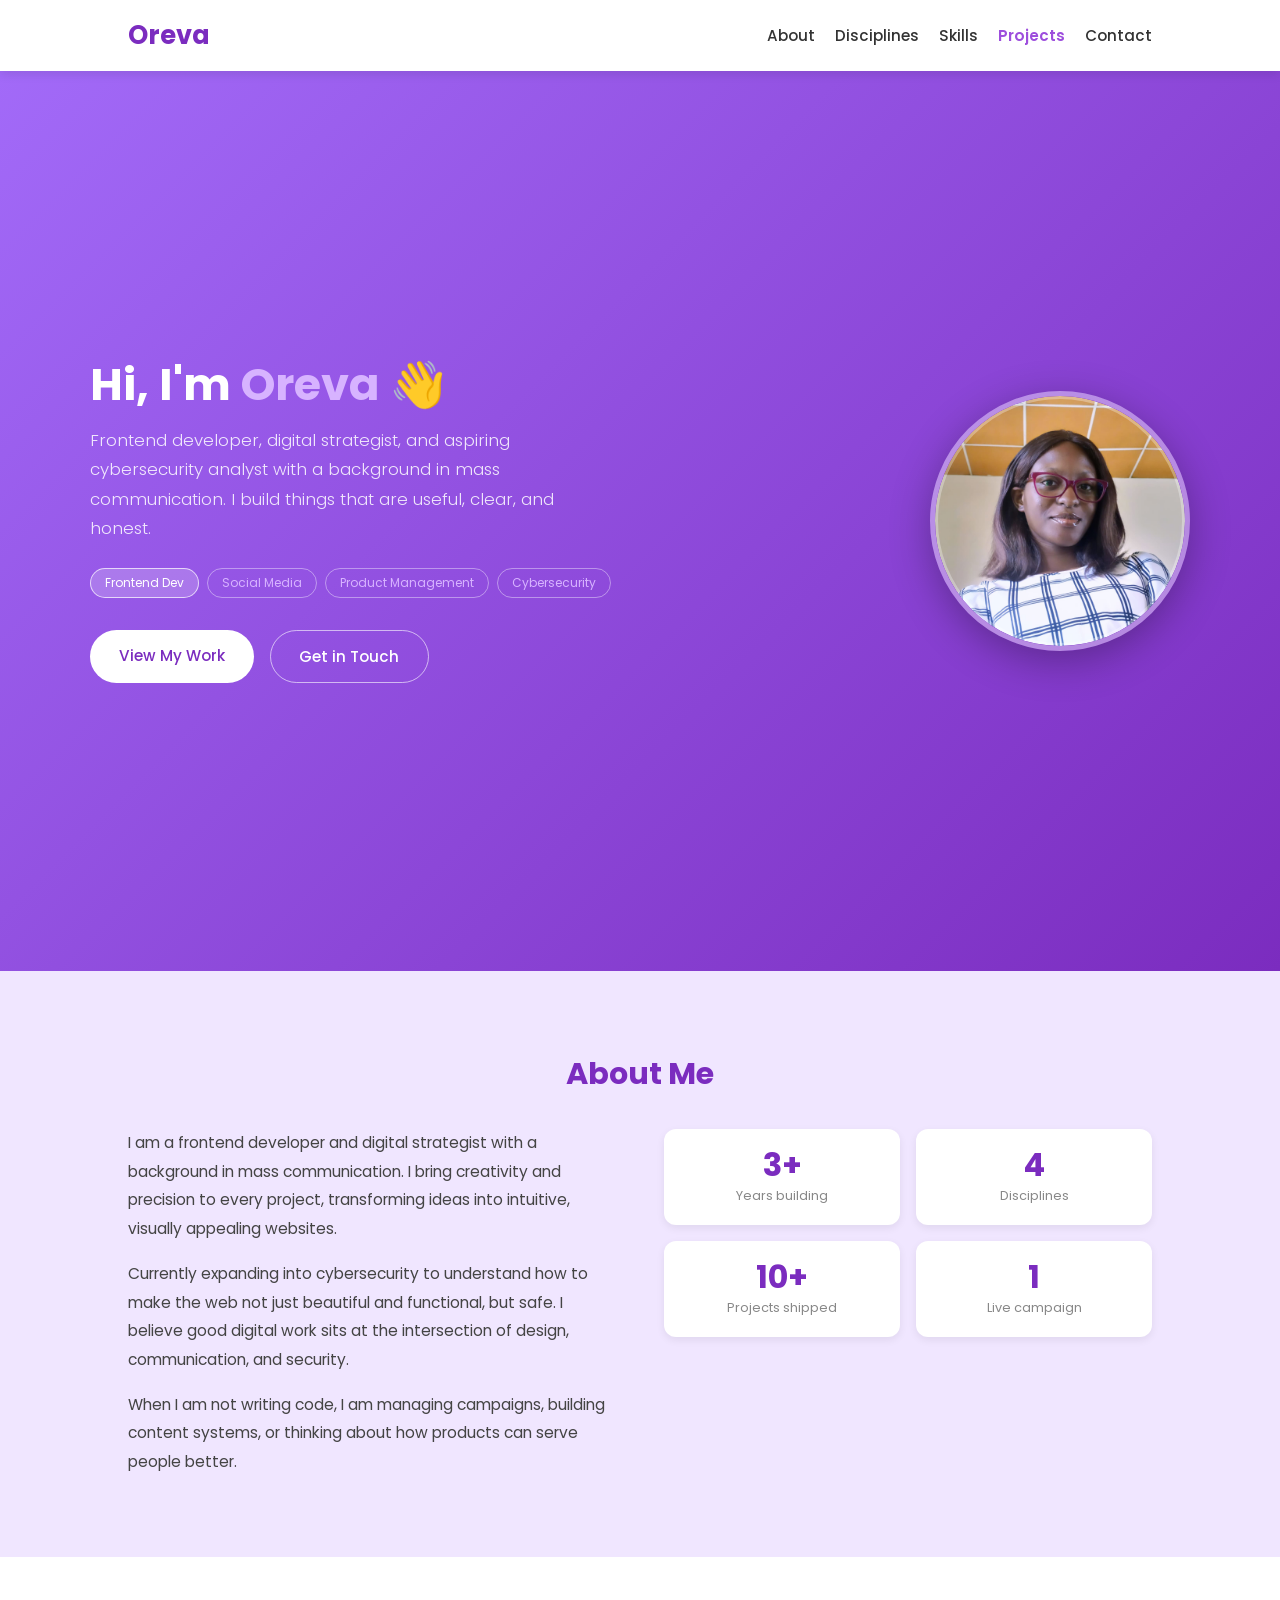
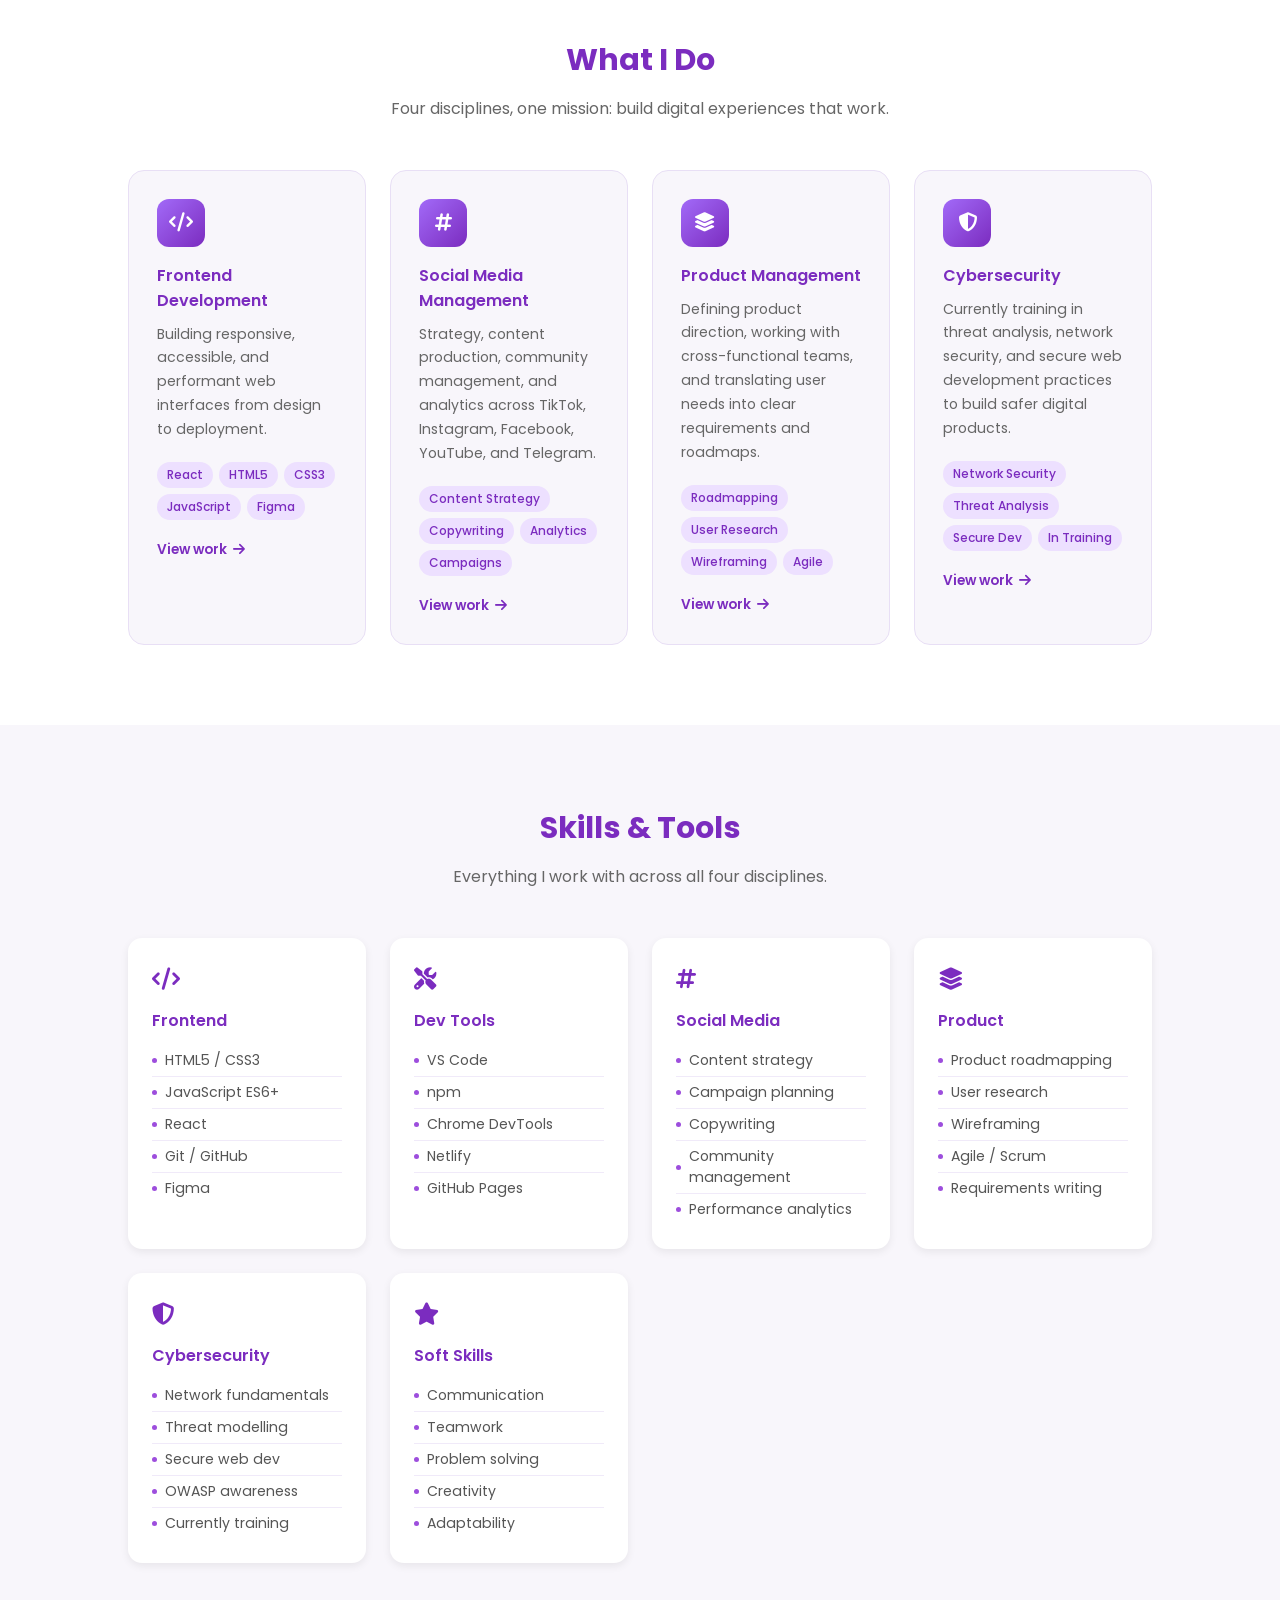
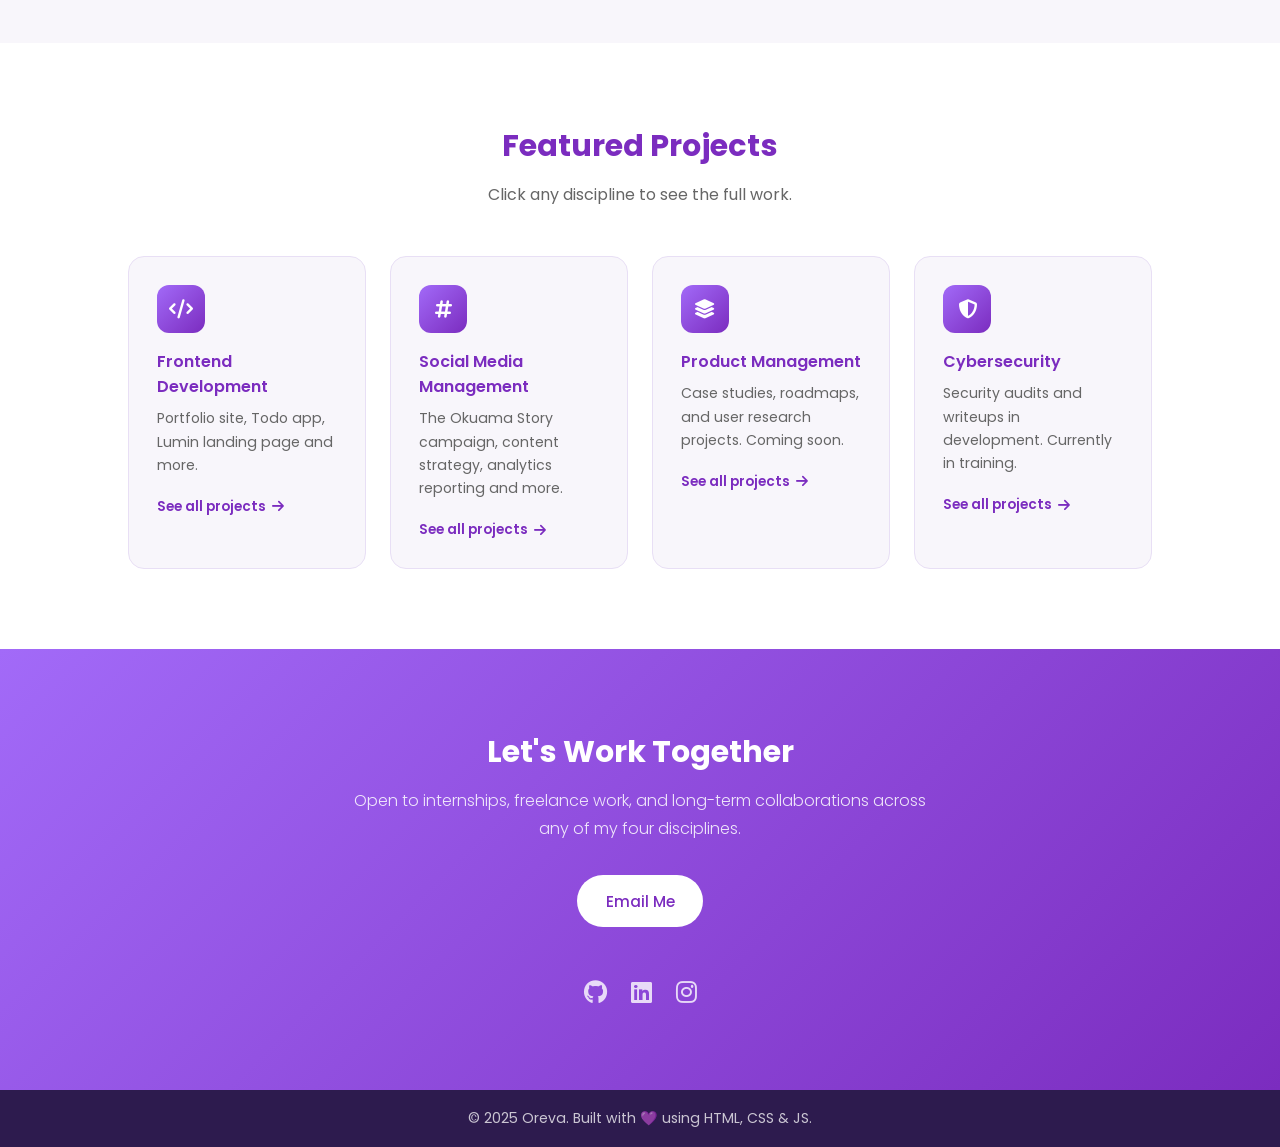
==== portfolio.html @ fd60ecff "Add files via upload" ====
<!DOCTYPE html>
<html lang="en">
<head>
  <meta charset="UTF-8" />
  <meta name="viewport" content="width=device-width, initial-scale=1.0" />
  <title>Oreva | Developer & Strategist</title>
  <link rel="stylesheet" href="portfolio.css" />
  <link href="https://fonts.googleapis.com/css2?family=Poppins:wght@300;400;500;600;700&display=swap" rel="stylesheet" />
  <link rel="stylesheet" href="https://cdnjs.cloudflare.com/ajax/libs/font-awesome/6.5.0/css/all.min.css" />
</head>
<body>

  <header>
    <nav class="navbar">
      <h1 class="logo"><a href="portfolio.html">Oreva</a></h1>
      <ul class="nav-links">
        <li><a href="#about">About</a></li>
        <li><a href="#disciplines">Disciplines</a></li>
        <li><a href="#skills">Skills</a></li>
        <li><a href="#projects">Projects</a></li>
        <li><a href="#contact">Contact</a></li>
      </ul>
      <div class="menu-toggle" id="mobile-menu">
        <span class="bar"></span>
        <span class="bar"></span>
        <span class="bar"></span>
      </div>
    </nav>
  </header>

  <section class="hero">
    <div class="hero-content">
      <div class="hero-text">
        <h2>Hi, I'm <span>Oreva</span> 👋</h2>
        <p class="hero-sub">
          Frontend developer, digital strategist, and aspiring cybersecurity
          analyst with a background in mass communication. I build things
          that are useful, clear, and honest.
        </p>
        <div class="hero-tags">
          <span class="hero-tag active">Frontend Dev</span>
          <span class="hero-tag">Social Media</span>
          <span class="hero-tag">Product Management</span>
          <span class="hero-tag">Cybersecurity</span>
        </div>
        <div class="hero-cta">
          <a href="#projects" class="btn btn-primary">View My Work</a>
          <a href="mailto:orevaomanufeme@gmail.com" class="btn btn-outline">Get in Touch</a>
        </div>
      </div>
      <div class="hero-carousel">
        <div class="carousel">
          <img src="./Reva pic.jpeg" alt="Oreva Portrait 1" class="active" />
          <img src="./Reva pic2.jpeg" alt="Oreva Portrait 2" />
          <img src="./Reva pic3.jpeg" alt="Oreva Portrait 3" />
        </div>
      </div>
    </div>
  </section>

  <section id="about" class="about">
    <div class="section-inner">
      <h3>About Me</h3>
      <div class="about-grid">
        <div class="about-text">
          <p>I am a frontend developer and digital strategist with a background in mass communication. I bring creativity and precision to every project, transforming ideas into intuitive, visually appealing websites.</p>
          <p>Currently expanding into cybersecurity to understand how to make the web not just beautiful and functional, but safe. I believe good digital work sits at the intersection of design, communication, and security.</p>
          <p>When I am not writing code, I am managing campaigns, building content systems, or thinking about how products can serve people better.</p>
        </div>
        <div class="about-stats">
          <div class="stat-card">
            <div class="stat-num">3+</div>
            <div class="stat-label">Years building</div>
          </div>
          <div class="stat-card">
            <div class="stat-num">4</div>
            <div class="stat-label">Disciplines</div>
          </div>
          <div class="stat-card">
            <div class="stat-num">10+</div>
            <div class="stat-label">Projects shipped</div>
          </div>
          <div class="stat-card">
            <div class="stat-num">1</div>
            <div class="stat-label">Live campaign</div>
          </div>
        </div>
      </div>
    </div>
  </section>

  <section id="disciplines" class="disciplines">
    <div class="section-inner">
      <h3>What I Do</h3>
      <p class="section-sub">Four disciplines, one mission: build digital experiences that work.</p>
      <div class="disciplines-grid">

        <div class="discipline-card" onclick="window.location.href='frontend.html'">
          <div class="discipline-icon"><i class="fas fa-code"></i></div>
          <h4>Frontend Development</h4>
          <p>Building responsive, accessible, and performant web interfaces from design to deployment.</p>
          <div class="discipline-pills">
            <span>React</span><span>HTML5</span><span>CSS3</span><span>JavaScript</span><span>Figma</span>
          </div>
          <div class="discipline-cta">View work <i class="fas fa-arrow-right"></i></div>
        </div>

        <div class="discipline-card" onclick="window.location.href='smm.html'">
          <div class="discipline-icon"><i class="fas fa-hashtag"></i></div>
          <h4>Social Media Management</h4>
          <p>Strategy, content production, community management, and analytics across TikTok, Instagram, Facebook, YouTube, and Telegram.</p>
          <div class="discipline-pills">
            <span>Content Strategy</span><span>Copywriting</span><span>Analytics</span><span>Campaigns</span>
          </div>
          <div class="discipline-cta">View work <i class="fas fa-arrow-right"></i></div>
        </div>

        <div class="discipline-card" onclick="window.location.href='product.html'">
          <div class="discipline-icon"><i class="fas fa-layer-group"></i></div>
          <h4>Product Management</h4>
          <p>Defining product direction, working with cross-functional teams, and translating user needs into clear requirements and roadmaps.</p>
          <div class="discipline-pills">
            <span>Roadmapping</span><span>User Research</span><span>Wireframing</span><span>Agile</span>
          </div>
          <div class="discipline-cta">View work <i class="fas fa-arrow-right"></i></div>
        </div>

        <div class="discipline-card" onclick="window.location.href='cybersecurity.html'">
          <div class="discipline-icon"><i class="fas fa-shield-alt"></i></div>
          <h4>Cybersecurity</h4>
          <p>Currently training in threat analysis, network security, and secure web development practices to build safer digital products.</p>
          <div class="discipline-pills">
            <span>Network Security</span><span>Threat Analysis</span><span>Secure Dev</span><span>In Training</span>
          </div>
          <div class="discipline-cta">View work <i class="fas fa-arrow-right"></i></div>
        </div>

      </div>
    </div>
  </section>

  <section id="skills" class="skills">
    <div class="section-inner">
      <h3>Skills & Tools</h3>
      <p class="section-sub">Everything I work with across all four disciplines.</p>
      <div class="skill-grid">

        <div class="skill-card">
          <div class="skill-icon"><i class="fas fa-code"></i></div>
          <h4>Frontend</h4>
          <ul class="skill-list">
            <li>HTML5 / CSS3</li>
            <li>JavaScript ES6+</li>
            <li>React</li>
            <li>Git / GitHub</li>
            <li>Figma</li>
          </ul>
        </div>

        <div class="skill-card">
          <div class="skill-icon"><i class="fas fa-tools"></i></div>
          <h4>Dev Tools</h4>
          <ul class="skill-list">
            <li>VS Code</li>
            <li>npm</li>
            <li>Chrome DevTools</li>
            <li>Netlify</li>
            <li>GitHub Pages</li>
          </ul>
        </div>

        <div class="skill-card">
          <div class="skill-icon"><i class="fas fa-hashtag"></i></div>
          <h4>Social Media</h4>
          <ul class="skill-list">
            <li>Content strategy</li>
            <li>Campaign planning</li>
            <li>Copywriting</li>
            <li>Community management</li>
            <li>Performance analytics</li>
          </ul>
        </div>

        <div class="skill-card">
          <div class="skill-icon"><i class="fas fa-layer-group"></i></div>
          <h4>Product</h4>
          <ul class="skill-list">
            <li>Product roadmapping</li>
            <li>User research</li>
            <li>Wireframing</li>
            <li>Agile / Scrum</li>
            <li>Requirements writing</li>
          </ul>
        </div>

        <div class="skill-card">
          <div class="skill-icon"><i class="fas fa-shield-alt"></i></div>
          <h4>Cybersecurity</h4>
          <ul class="skill-list">
            <li>Network fundamentals</li>
            <li>Threat modelling</li>
            <li>Secure web dev</li>
            <li>OWASP awareness</li>
            <li>Currently training</li>
          </ul>
        </div>

        <div class="skill-card">
          <div class="skill-icon"><i class="fas fa-star"></i></div>
          <h4>Soft Skills</h4>
          <ul class="skill-list">
            <li>Communication</li>
            <li>Teamwork</li>
            <li>Problem solving</li>
            <li>Creativity</li>
            <li>Adaptability</li>
          </ul>
        </div>

      </div>
    </div>
  </section>

  <section id="projects" class="projects">
    <div class="section-inner">
      <h3>Featured Projects</h3>
      <p class="section-sub">Click any discipline to see the full work.</p>
      <div class="disciplines-grid">

        <a href="frontend.html" class="discipline-page-card">
          <div class="discipline-icon"><i class="fas fa-code"></i></div>
          <h4>Frontend Development</h4>
          <p>Portfolio site, Todo app, Lumin landing page and more.</p>
          <div class="discipline-cta">See all projects <i class="fas fa-arrow-right"></i></div>
        </a>

        <a href="smm.html" class="discipline-page-card">
          <div class="discipline-icon"><i class="fas fa-hashtag"></i></div>
          <h4>Social Media Management</h4>
          <p>The Okuama Story campaign, content strategy, analytics reporting and more.</p>
          <div class="discipline-cta">See all projects <i class="fas fa-arrow-right"></i></div>
        </a>

        <a href="product.html" class="discipline-page-card">
          <div class="discipline-icon"><i class="fas fa-layer-group"></i></div>
          <h4>Product Management</h4>
          <p>Case studies, roadmaps, and user research projects. Coming soon.</p>
          <div class="discipline-cta">See all projects <i class="fas fa-arrow-right"></i></div>
        </a>

        <a href="cybersecurity.html" class="discipline-page-card">
          <div class="discipline-icon"><i class="fas fa-shield-alt"></i></div>
          <h4>Cybersecurity</h4>
          <p>Security audits and writeups in development. Currently in training.</p>
          <div class="discipline-cta">See all projects <i class="fas fa-arrow-right"></i></div>
        </a>

      </div>
    </div>
  </section>

  <section id="contact" class="contact">
    <div class="section-inner">
      <h3>Let's Work Together</h3>
      <p>Open to internships, freelance work, and long-term collaborations across any of my four disciplines.</p>
      <a href="mailto:orevaomanufeme@gmail.com" class="btn btn-primary">Email Me</a>
      <div class="social-links">
        <a href="https://github.com/Orevaoghene" target="_blank" aria-label="GitHub"><i class="fab fa-github"></i></a>
        <a href="https://www.linkedin.com/in/orevaoghene-omanufeme/" target="_blank" aria-label="LinkedIn"><i class="fab fa-linkedin"></i></a>
        <a href="https://www.instagram.com/_avero?igsh=djA5Y21xdmhvNDk0" target="_blank" aria-label="Instagram"><i class="fab fa-instagram"></i></a>
      </div>
    </div>
  </section>

  <footer>
    <p>© 2025 Oreva. Built with 💜 using HTML, CSS & JS.</p>
  </footer>

  <script src="portfolio.js"></script>
</body>
</html>
---- portfolio.css ----
* {
  margin: 0;
  padding: 0;
  box-sizing: border-box;
}

body {
  font-family: 'Poppins', sans-serif;
  color: #333;
  background-color: #f8f6fb;
  scroll-behavior: smooth;
}


/* NAVBAR */

header {
  background: #fff;
  box-shadow: 0 3px 10px rgba(0, 0, 0, 0.1);
  position: sticky;
  top: 0;
  z-index: 1000;
}

.navbar {
  display: flex;
  justify-content: space-between;
  align-items: center;
  padding: 1rem 10%;
}

.logo {
  color: #7b2cbf;
  font-size: 1.6rem;
  font-weight: 700;
}

.nav-links {
  display: flex;
  gap: 20px;
  list-style: none;
}

.nav-links a {
  color: #333;
  text-decoration: none;
  font-weight: 500;
  font-size: 0.95rem;
  transition: color 0.3s ease;
}

.nav-links a:hover {
  color: #9d4edd;
}

.nav-links a.active-link {
  color: #9d4edd;
  font-weight: 600;
}

.menu-toggle {
  display: none;
  flex-direction: column;
  cursor: pointer;
}

.bar {
  height: 3px;
  width: 25px;
  background: #333;
  margin: 4px 0;
  border-radius: 2px;
}


/* HERO */

.hero {
  background: linear-gradient(135deg, #a26af8, #7b2cbf);
  color: white;
  display: flex;
  justify-content: center;
  align-items: center;
  padding: 5rem 2rem;
  min-height: 100vh;
}

.hero-content {
  display: flex;
  align-items: center;
  justify-content: space-between;
  gap: 4rem;
  max-width: 1100px;
  width: 100%;
  flex-wrap: wrap;
}

.hero-text {
  flex: 1;
  text-align: left;
}

.hero-eyebrow {
  font-size: 0.8rem;
  letter-spacing: 0.12em;
  text-transform: uppercase;
  color: rgba(255, 255, 255, 0.7);
  margin-bottom: 0.75rem;
  display: flex;
  align-items: center;
  gap: 8px;
}

.hero-eyebrow::before {
  content: '';
  display: inline-block;
  width: 20px;
  height: 1px;
  background: rgba(255, 255, 255, 0.7);
}

.hero-text h2 {
  font-size: 2.8rem;
  font-weight: 700;
  margin-bottom: 1rem;
  line-height: 1.15;
}

.hero-text span {
  color: #d7b3ff;
}

.hero-sub {
  font-size: 1.05rem;
  max-width: 500px;
  line-height: 1.75;
  color: rgba(255, 255, 255, 0.85);
  margin-bottom: 1.5rem;
  font-weight: 300;
}

.hero-tags {
  display: flex;
  flex-wrap: wrap;
  gap: 8px;
  margin-bottom: 2rem;
}

.hero-tag {
  font-size: 0.75rem;
  padding: 5px 14px;
  border: 1px solid rgba(255, 255, 255, 0.4);
  border-radius: 100px;
  color: rgba(255, 255, 255, 0.8);
  font-weight: 400;
}

.hero-tag.active {
  background: rgba(255, 255, 255, 0.2);
  border-color: rgba(255, 255, 255, 0.7);
  color: white;
}

.hero-cta {
  display: flex;
  gap: 1rem;
  flex-wrap: wrap;
}

.btn {
  display: inline-block;
  padding: 0.9rem 1.8rem;
  border-radius: 40px;
  text-decoration: none;
  font-weight: 500;
  font-size: 0.95rem;
  transition: all 0.3s ease;
}

.btn-primary {
  background: #fff;
  color: #7b2cbf;
}

.btn-primary:hover {
  background: #f0e1ff;
  transform: translateY(-3px);
}

.btn-outline {
  background: transparent;
  color: white;
  border: 1px solid rgba(255, 255, 255, 0.6);
}

.btn-outline:hover {
  background: rgba(255, 255, 255, 0.1);
  transform: translateY(-3px);
}


/* Carousel */
.hero-carousel {
  width: 260px;
  height: 260px;
  border-radius: 50%;
  overflow: hidden;
  box-shadow: 0 10px 40px rgba(0,0,0,0.3);
  position: relative;
  border: 5px solid rgba(255,255,255,0.4);
}
.hero-carousel img {
  width: 100%;
  height: 100%;
  object-fit: cover; /* ensures full image shows naturally */
  border-radius: 50%;
  position: absolute;
  top: 0;
  left: 0;
  opacity: 0;
  transition: opacity 1.5s ease-in-out;
}
.carousel img {
  position: absolute;
  width: 100%;
  height: 100%;
  object-fit: cover;
  object-position: center;
  border-radius: 50%;
  opacity: 0;
  transition: opacity 1s ease-in-out;
}
.carousel img.active {
  opacity: 1;
}
.carousel::after {
  content: "";
  position: absolute;
  inset: 0;
  border-radius: 50%;
  border: 3px solid rgba(255, 255, 255, 0.3);
}



/* SHARED SECTION STYLES */

section {
  padding: 80px 10%;
  text-align: center;
}

.section-inner {
  max-width: 1100px;
  margin: 0 auto;
}

h3 {
  color: #7b2cbf;
  font-size: 1.9rem;
  font-weight: 700;
  margin-bottom: 12px;
}

.section-sub {
  color: #666;
  font-size: 1rem;
  margin-bottom: 3rem;
  max-width: 600px;
  margin-left: auto;
  margin-right: auto;
  line-height: 1.7;
}


/* ABOUT */

.about {
  background: #f0e6ff;
}

.about-grid {
  display: grid;
  grid-template-columns: 1fr 1fr;
  gap: 3rem;
  align-items: start;
  text-align: left;
  margin-top: 2rem;
}

.about-text p {
  font-size: 0.97rem;
  line-height: 1.85;
  color: #444;
  margin-bottom: 1rem;
  font-weight: 400;
}

.about-text p:last-child {
  margin-bottom: 0;
}

.about-stats {
  display: grid;
  grid-template-columns: 1fr 1fr;
  gap: 1rem;
}

.stat-card {
  background: white;
  border-radius: 12px;
  padding: 1.25rem;
  box-shadow: 0 3px 8px rgba(0, 0, 0, 0.07);
  text-align: center;
}

.stat-num {
  font-size: 2rem;
  font-weight: 700;
  color: #7b2cbf;
  line-height: 1;
  margin-bottom: 6px;
}

.stat-label {
  font-size: 0.8rem;
  color: #888;
  font-weight: 400;
}


/* DISCIPLINES */

.disciplines {
  background: #fff;
}

.disciplines-grid {
  display: grid;
  grid-template-columns: repeat(auto-fit, minmax(230px, 1fr));
  gap: 1.5rem;
  margin-top: 1rem;
}

.discipline-card {
  background: #f8f6fb;
  border: 1px solid #e8dff5;
  border-radius: 16px;
  padding: 1.75rem;
  text-align: left;
  transition: transform 0.3s ease, box-shadow 0.3s ease;
}

.discipline-card:hover {
  transform: translateY(-5px);
  box-shadow: 0 10px 24px rgba(123, 44, 191, 0.12);
}

.discipline-icon {
  width: 48px;
  height: 48px;
  background: linear-gradient(135deg, #a26af8, #7b2cbf);
  border-radius: 12px;
  display: flex;
  align-items: center;
  justify-content: center;
  margin-bottom: 1rem;
}

.discipline-icon i {
  color: white;
  font-size: 1.2rem;
}

.discipline-card h4 {
  color: #7b2cbf;
  font-size: 1rem;
  font-weight: 600;
  margin-bottom: 0.6rem;
}

.discipline-card p {
  font-size: 0.88rem;
  color: #666;
  line-height: 1.7;
  margin-bottom: 1.25rem;
}

.discipline-pills {
  display: flex;
  flex-wrap: wrap;
  gap: 6px;
}

.discipline-pills span {
  font-size: 0.75rem;
  padding: 4px 10px;
  background: #ede0ff;
  color: #7b2cbf;
  border-radius: 100px;
  font-weight: 500;
}


/* SKILLS */

.skills {
  background: #f8f6fb;
}

.skill-grid {
  display: grid;
  grid-template-columns: repeat(auto-fit, minmax(220px, 1fr));
  gap: 1.5rem;
  margin-top: 1rem;
}

.skill-card {
  background: #fff;
  padding: 1.5rem;
  border-radius: 14px;
  box-shadow: 0 3px 8px rgba(0, 0, 0, 0.07);
  text-align: left;
  transition: transform 0.3s ease, box-shadow 0.3s ease;
}

.skill-card:hover {
  transform: translateY(-5px);
  box-shadow: 0 8px 18px rgba(0, 0, 0, 0.12);
}

.skill-icon {
  font-size: 1.4rem;
  color: #7b2cbf;
  margin-bottom: 0.75rem;
}

.skill-card h4 {
  color: #7b2cbf;
  font-size: 1rem;
  font-weight: 600;
  margin-bottom: 0.75rem;
}

.skill-list {
  list-style: none;
  padding: 0;
}

.skill-list li {
  font-size: 0.88rem;
  color: #555;
  padding: 5px 0;
  border-bottom: 1px solid #f0eaf9;
  display: flex;
  align-items: center;
  gap: 8px;
}

.skill-list li:last-child {
  border-bottom: none;
}

.skill-list li::before {
  content: '';
  width: 5px;
  height: 5px;
  border-radius: 50%;
  background: #9d4edd;
  flex-shrink: 0;
}


/* PROJECTS */

.projects {
  background: #fff;
}

.project-container {
  display: grid;
  grid-template-columns: repeat(auto-fit, minmax(280px, 1fr));
  gap: 1.75rem;
  margin-top: 1rem;
}

.project {
  background: #f8f6fb;
  border: 1px solid #e8dff5;
  border-radius: 16px;
  overflow: hidden;
  transition: transform 0.3s ease, box-shadow 0.3s ease;
  text-align: left;
}

.project:hover {
  transform: translateY(-5px);
  box-shadow: 0 10px 24px rgba(123, 44, 191, 0.12);
}

.project-img-wrap {
  width: 100%;
  height: 180px;
  overflow: hidden;
  background: #ede0ff;
}

.project-img-wrap img {
  width: 100%;
  height: 100%;
  object-fit: cover;
  display: block;
  transition: transform 0.4s ease;
}

.project:hover .project-img-wrap img {
  transform: scale(1.05);
}

.project-img-icon {
  display: flex;
  align-items: center;
  justify-content: center;
  font-size: 3rem;
  color: #9d4edd;
}

.project-body {
  padding: 1.25rem;
}

.project-track {
  font-size: 0.72rem;
  font-weight: 600;
  text-transform: uppercase;
  letter-spacing: 0.08em;
  color: #9d4edd;
  margin-bottom: 0.4rem;
  display: block;
}

.project-body h4 {
  color: #2d1b4e;
  font-size: 1rem;
  font-weight: 600;
  margin-bottom: 0.5rem;
}

.project-body p {
  font-size: 0.87rem;
  color: #666;
  line-height: 1.65;
  margin-bottom: 1rem;
}

.project-link {
  color: #7b2cbf;
  text-decoration: none;
  font-weight: 600;
  font-size: 0.87rem;
  display: inline-flex;
  align-items: center;
  gap: 6px;
  transition: gap 0.2s ease, opacity 0.2s ease;
}

.project-link:hover {
  gap: 10px;
  opacity: 0.75;
}

.project-badge {
  display: inline-block;
  font-size: 0.75rem;
  padding: 4px 12px;
  background: #ede0ff;
  color: #7b2cbf;
  border-radius: 100px;
  font-weight: 600;
}

.project-soon {
  opacity: 0.85;
}


/* CONTACT */

.contact {
  background: linear-gradient(135deg, #a26af8, #7b2cbf);
  color: white;
}

.contact h3 {
  color: white;
}

.contact p {
  max-width: 600px;
  margin: 0 auto 2rem;
  line-height: 1.75;
  font-size: 1rem;
  color: rgba(255, 255, 255, 0.85);
  font-weight: 300;
}

.contact .btn-primary {
  background: white;
  color: #7b2cbf;
  margin-bottom: 1.5rem;
}

.contact .btn-primary:hover {
  background: #f0e1ff;
}

.social-links {
  margin-top: 1.5rem;
  display: flex;
  justify-content: center;
  gap: 1.5rem;
}

.social-links a {
  color: rgba(255, 255, 255, 0.8);
  font-size: 1.5rem;
  transition: color 0.3s ease, transform 0.3s ease;
}

.social-links a:hover {
  color: white;
  transform: scale(1.2);
}


/* FOOTER */

footer {
  background: #2d1b4e;
  color: rgba(255, 255, 255, 0.75);
  text-align: center;
  padding: 18px;
  font-size: 0.88rem;
}


/* RESPONSIVE */

@media (max-width: 900px) {
  .about-grid {
    grid-template-columns: 1fr;
    gap: 2rem;
  }
}

@media (max-width: 768px) {
  .nav-links {
    display: none;
    flex-direction: column;
    background: white;
    width: 100%;
    position: absolute;
    top: 70px;
    left: 0;
    padding: 1rem 0;
    box-shadow: 0 3px 8px rgba(0, 0, 0, 0.1);
  }

  .nav-links li {
    padding: 0.5rem 2rem;
  }

  .nav-links.active {
    display: flex;
  }

  .menu-toggle {
    display: flex;
  }

  .hero-content {
    flex-direction: column-reverse;
    text-align: center;
  }

  .hero-text {
    text-align: center;
  }

  .hero-eyebrow {
    justify-content: center;
  }

  .hero-sub {
    margin-left: auto;
    margin-right: auto;
  }

  .hero-tags {
    justify-content: center;
  }

  .hero-cta {
    justify-content: center;
  }

  .hero-carousel {
    width: 220px;
    height: 220px;
  }

  section {
    padding: 60px 6%;
  }

  .disciplines-grid,
  .skill-grid,
  .project-container {
    grid-template-columns: 1fr;
  }
}

/* LOGO LINK */

.logo a {
  color: #7b2cbf;
  text-decoration: none;
}


/* DISCIPLINE CARD CLICKABLE */

.discipline-card {
  cursor: pointer;
}

.discipline-cta {
  font-size: 0.85rem;
  font-weight: 600;
  color: #7b2cbf;
  margin-top: 1.25rem;
  display: flex;
  align-items: center;
  gap: 6px;
  transition: gap 0.2s ease;
}

.discipline-card:hover .discipline-cta {
  gap: 10px;
}


/* DISCIPLINE PAGE CARDS IN PROJECTS SECTION */

.discipline-page-card {
  background: #f8f6fb;
  border: 1px solid #e8dff5;
  border-radius: 16px;
  padding: 1.75rem;
  text-align: left;
  text-decoration: none;
  color: inherit;
  display: block;
  transition: transform 0.3s ease, box-shadow 0.3s ease;
}

.discipline-page-card:hover {
  transform: translateY(-5px);
  box-shadow: 0 10px 24px rgba(123, 44, 191, 0.12);
}

.discipline-page-card h4 {
  color: #7b2cbf;
  font-size: 1rem;
  font-weight: 600;
  margin: 0.75rem 0 0.5rem;
}

.discipline-page-card p {
  font-size: 0.88rem;
  color: #666;
  line-height: 1.65;
  margin-bottom: 1rem;
}


/* PAGE HERO */

.page-hero {
  padding: 5rem 10%;
  text-align: center;
  color: white;
}

.page-hero--frontend { background: linear-gradient(135deg, #a26af8, #7b2cbf); }
.page-hero--smm      { background: linear-gradient(135deg, #f857a6, #9b27af); }
.page-hero--product  { background: linear-gradient(135deg, #7b2cbf, #4a0e8f); }
.page-hero--cyber    { background: linear-gradient(135deg, #1a1a2e, #4a0e8f); }

.page-hero h2 {
  font-size: 2.5rem;
  font-weight: 700;
  margin: 1rem 0 0.75rem;
  color: white;
}

.page-hero p {
  font-size: 1.05rem;
  color: rgba(255, 255, 255, 0.85);
  max-width: 600px;
  margin: 0 auto;
  line-height: 1.75;
  font-weight: 300;
}

.page-hero .discipline-pills span {
  background: rgba(255, 255, 255, 0.2);
  color: white;
  border: 1px solid rgba(255, 255, 255, 0.3);
}

.page-hero-icon {
  width: 64px;
  height: 64px;
  background: rgba(255, 255, 255, 0.2);
  border-radius: 16px;
  display: flex;
  align-items: center;
  justify-content: center;
  margin: 0 auto 1rem;
  font-size: 1.6rem;
  color: white;
}

.back-link {
  display: inline-flex;
  align-items: center;
  gap: 6px;
  font-size: 0.85rem;
  color: rgba(255, 255, 255, 0.75);
  text-decoration: none;
  margin-bottom: 1.5rem;
  transition: color 0.2s ease;
}

.back-link:hover {
  color: white;
}


/* PAGE SECTIONS */

.page-section {
  padding: 80px 10%;
  text-align: center;
}

.page-section .section-inner {
  max-width: 1100px;
  margin: 0 auto;
}


/* CAMPAIGN FEATURE */

.campaign-feature {
  background: #f8f6fb;
  border: 1px solid #e8dff5;
  border-radius: 16px;
  padding: 2rem;
  text-align: left;
  margin-top: 1rem;
}

.campaign-feature-header {
  display: flex;
  align-items: center;
  gap: 1rem;
  margin-bottom: 1.25rem;
}

.campaign-icon {
  width: 56px;
  height: 56px;
  background: linear-gradient(135deg, #f857a6, #9b27af);
  border-radius: 14px;
  display: flex;
  align-items: center;
  justify-content: center;
  font-size: 1.4rem;
  color: white;
  flex-shrink: 0;
}

.campaign-feature-header h4 {
  color: #2d1b4e;
  font-size: 1.1rem;
  font-weight: 600;
  margin-bottom: 2px;
}

.campaign-feature > p {
  font-size: 0.95rem;
  color: #555;
  line-height: 1.8;
  margin-bottom: 1.5rem;
}

.campaign-stats {
  display: grid;
  grid-template-columns: repeat(4, 1fr);
  gap: 1rem;
  margin-bottom: 1.5rem;
}

.campaign-stat {
  background: white;
  border-radius: 12px;
  padding: 1rem;
  text-align: center;
  box-shadow: 0 2px 6px rgba(0, 0, 0, 0.06);
}

.campaign-deliverables {
  margin-bottom: 1.5rem;
}

.campaign-deliverables h5 {
  color: #7b2cbf;
  font-size: 0.95rem;
  font-weight: 600;
  margin-bottom: 0.75rem;
}

.campaign-deliverables ul {
  list-style: none;
  padding: 0;
  display: grid;
  grid-template-columns: 1fr 1fr;
  gap: 0.5rem;
}

.campaign-deliverables li {
  font-size: 0.88rem;
  color: #555;
  display: flex;
  align-items: flex-start;
  gap: 8px;
  line-height: 1.5;
}

.campaign-deliverables li i {
  color: #7b2cbf;
  margin-top: 2px;
  flex-shrink: 0;
}

.campaign-links {
  display: flex;
  flex-wrap: wrap;
  gap: 1rem;
  padding-top: 1rem;
  border-top: 1px solid #e8dff5;
}

.campaign-links .project-link {
  display: inline-flex;
  align-items: center;
  gap: 6px;
}


/* TRAINING GRID */

.training-grid {
  display: grid;
  grid-template-columns: repeat(auto-fit, minmax(250px, 1fr));
  gap: 1.5rem;
  margin-top: 1rem;
}

.training-card {
  background: #fff;
  border: 1px solid #e8dff5;
  border-radius: 14px;
  padding: 1.5rem;
  text-align: left;
  transition: transform 0.3s ease, box-shadow 0.3s ease;
}

.training-card:hover {
  transform: translateY(-4px);
  box-shadow: 0 8px 20px rgba(123, 44, 191, 0.1);
}

.training-icon {
  font-size: 1.5rem;
  color: #7b2cbf;
  margin-bottom: 0.75rem;
}

.training-card h4 {
  color: #2d1b4e;
  font-size: 0.97rem;
  font-weight: 600;
  margin-bottom: 0.5rem;
}

.training-card p {
  font-size: 0.85rem;
  color: #666;
  line-height: 1.65;
  margin-bottom: 1rem;
}

.training-status {
  font-size: 0.75rem;
  font-weight: 600;
  padding: 4px 12px;
  border-radius: 100px;
  display: inline-block;
}

.training-status.in-progress {
  background: #e8f5e9;
  color: #2e7d32;
}

.training-status.upcoming {
  background: #ede0ff;
  color: #7b2cbf;
}


/* RESPONSIVE FOR NEW PAGES */

@media (max-width: 768px) {
  .campaign-stats {
    grid-template-columns: 1fr 1fr;
  }

  .campaign-deliverables ul {
    grid-template-columns: 1fr;
  }

  .page-hero {
    padding: 4rem 6%;
  }

  .page-hero h2 {
    font-size: 1.9rem;
  }

  .page-section {
    padding: 60px 6%;
  }
}
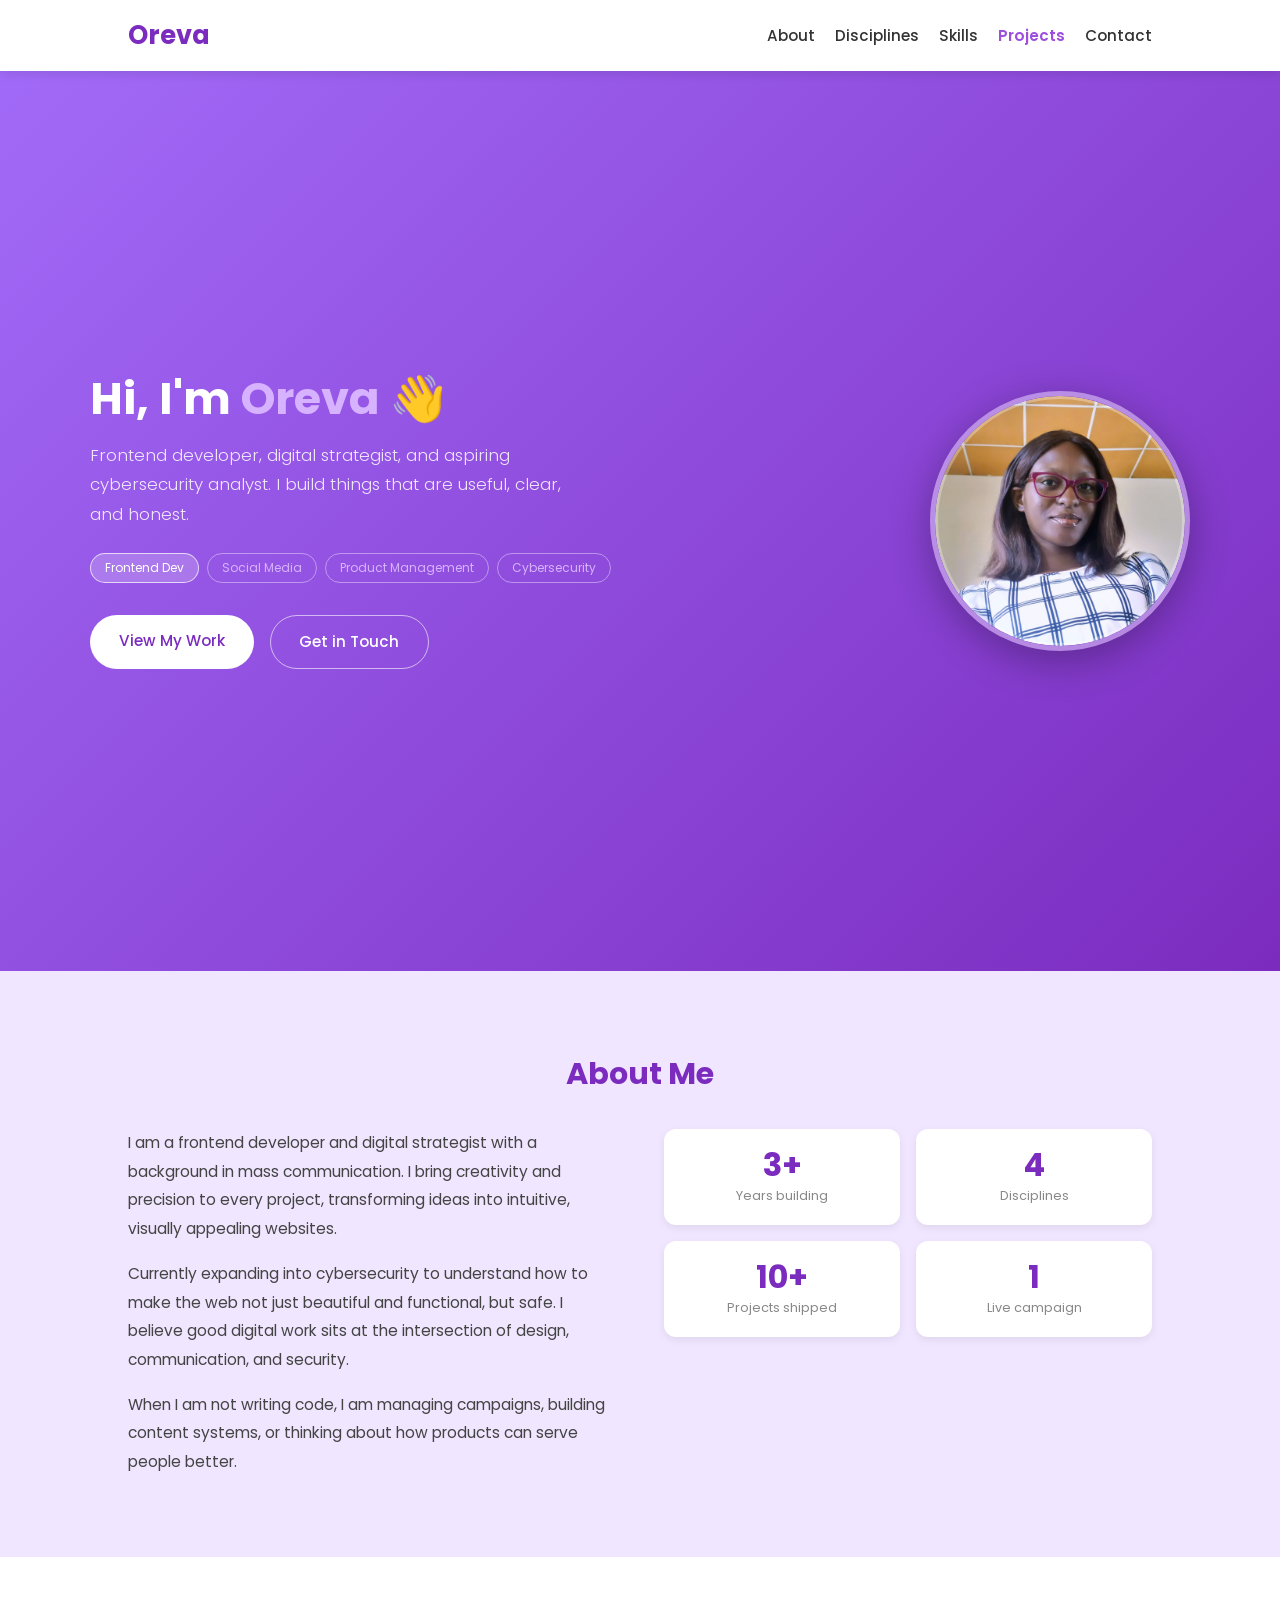
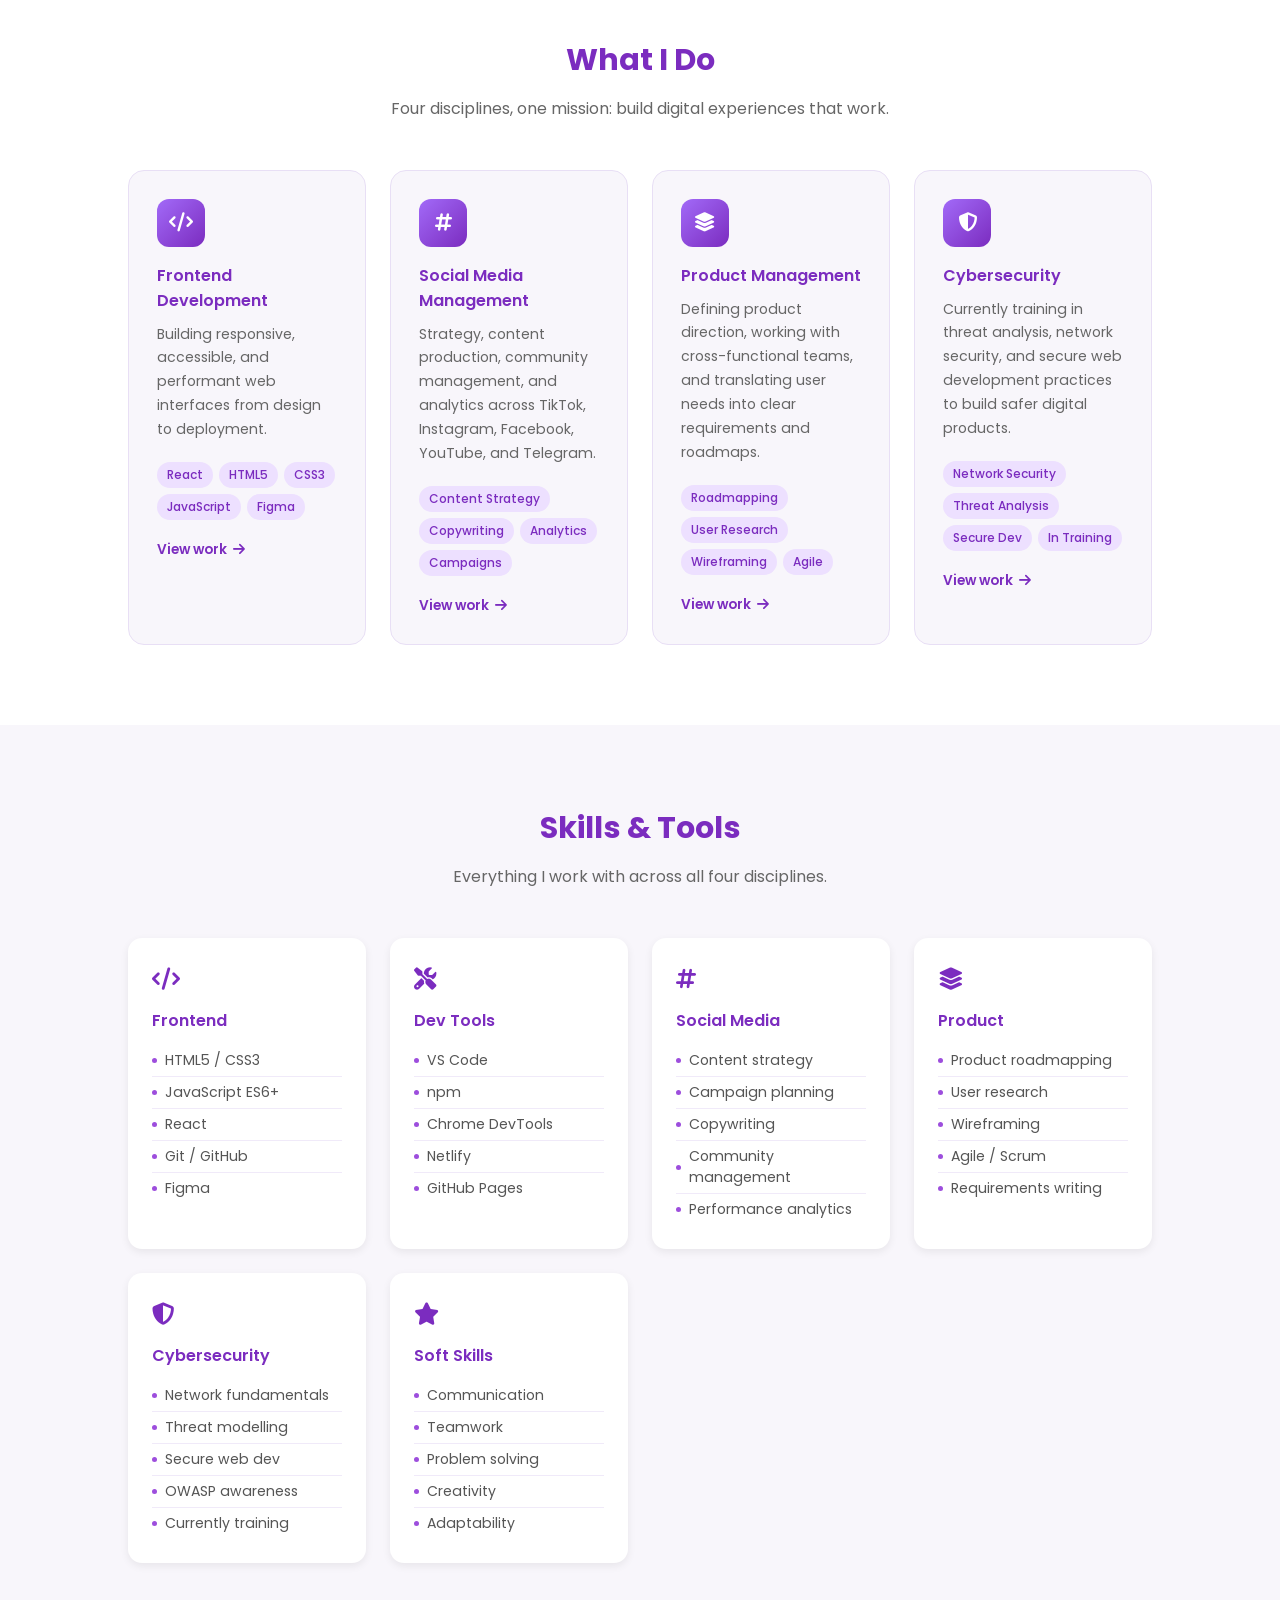
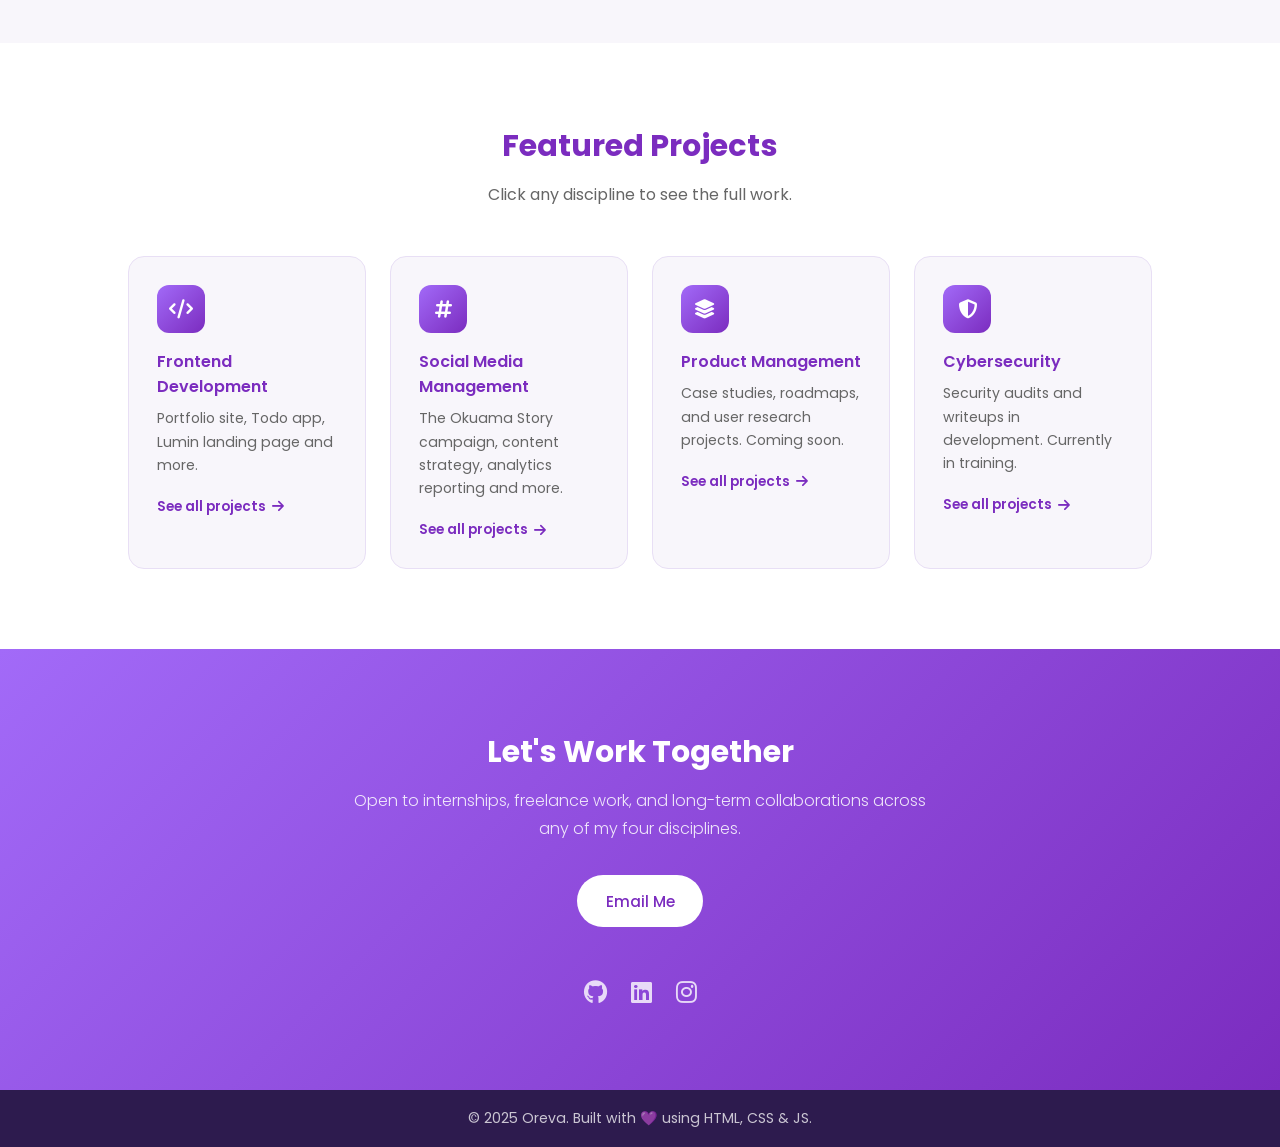
==== commit d34ade8a: "Fix HTML formatting and restore original content" ====
--- a/portfolio.html
+++ b/portfolio.html
@@ -34,7 +34,7 @@
         <h2>Hi, I'm <span>Oreva</span> 👋</h2>
         <p class="hero-sub">
           Frontend developer, digital strategist, and aspiring cybersecurity
-          analyst with a background in mass communication. I build things
+          analyst. I build things
           that are useful, clear, and honest.
         </p>
         <div class="hero-tags">
@@ -278,4 +278,4 @@
 
   <script src="portfolio.js"></script>
 </body>
-</html>+</html>
